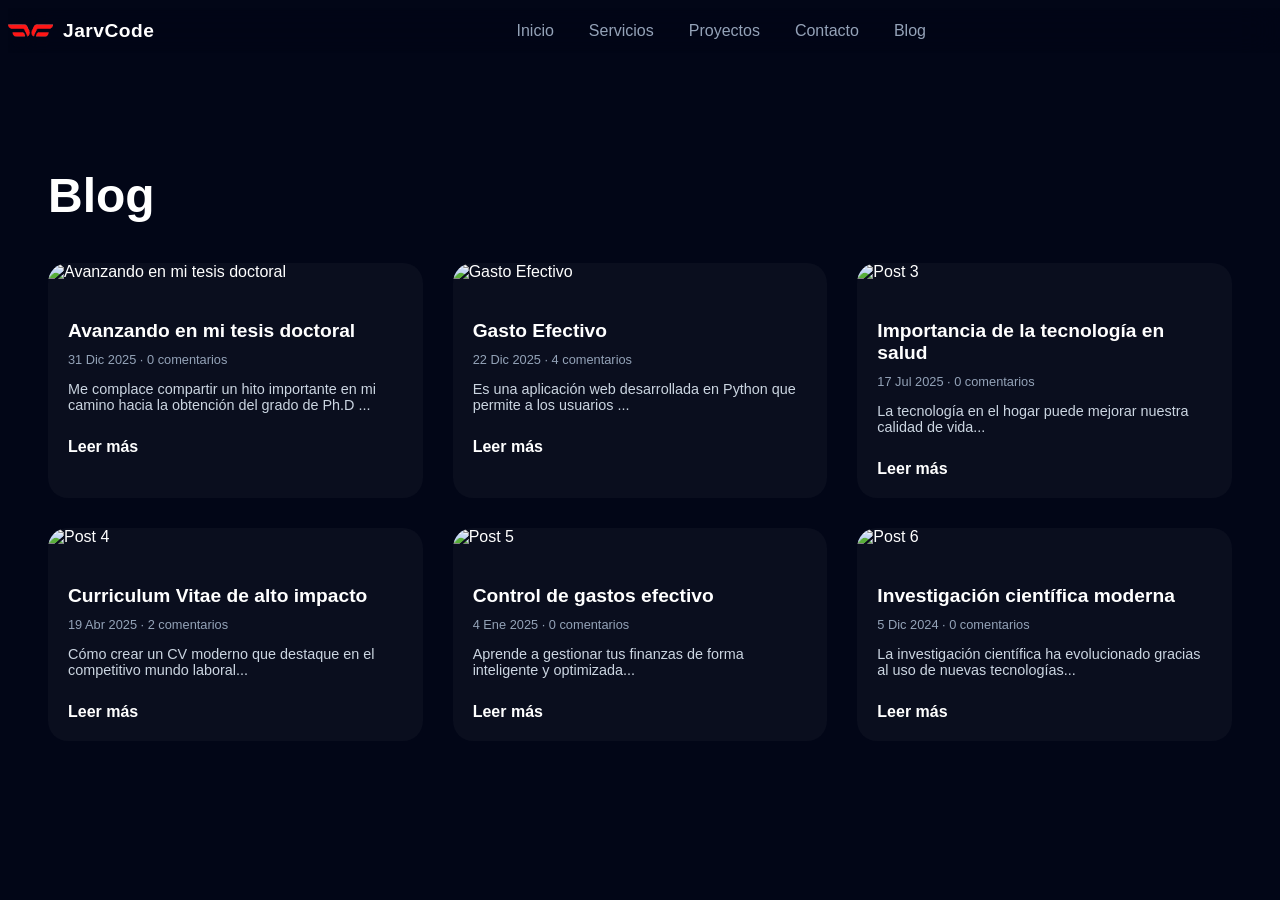
==== blog.html @ d1ef59f8 "logo" ====
<!DOCTYPE html>
<html lang="es">
<head>
  <link rel="stylesheet" href="https://cdnjs.cloudflare.com/ajax/libs/font-awesome/6.5.0/css/all.min.css">
    <meta charset="UTF-8">
  <title>JarvCode | Blog</title>

  <!-- CSS -->
  <link rel="stylesheet" href="styles.css">
  <link rel="icon" href="assets/img/logo.png" type="image/png">
  <!-- FUENTE PARA TITULOS BONITOS -->
  <link href="https://fonts.googleapis.com/css2?family=Playfair+Display&display=swap" rel="stylesheet">

  <style>
  .blog {
    padding: 120px 40px;
    max-width: 1200px;
    margin: auto;
  }

  .blog h1 {
    font-size: 3rem;
    margin-bottom: 40px;
    color: white;
  }

  .blog-grid {
    display: grid;
    grid-template-columns: repeat(auto-fit, minmax(280px, 1fr));
    gap: 30px;
  }

  /* CARDS IGUALES A TU DISEÑO */
  .post {
    background: rgba(255,255,255,0.03);
    border-radius: 20px;
    overflow: hidden;
    transition: 0.4s;
    position: relative;
  }

  .post:hover {
    transform: translateY(-8px);
    box-shadow: 0 0 25px rgba(255, 0, 0, 0.2);
  }

  .post img {
    width: 100%;
    height: 200px;
    object-fit: cover;
  }

  .post-content {
    padding: 20px;
  }

  .post h3 {
    font-size: 1.2rem;
    margin-bottom: 10px;
    color: white;
  }

  .meta {
    font-size: 0.8rem;
    color: #94a3b8;
    margin-bottom: 10px;
  }

  .post p {
    font-size: 0.9rem;
    color: #cbd5e1;
  }

  .read-more {
    display: inline-block;
    margin-top: 10px;
    font-weight: 600;
    text-decoration: none;
    color: white;
    position: relative;
  }

  /* EFECTO LINEA ROJA IGUAL A TU NAV */
  .read-more::after {
    content: "";
    position: absolute;
    left: 0;
    bottom: -5px;
    width: 0%;
    height: 2px;
    background: #ff1c1c;
    transition: 0.3s;
  }

  .read-more:hover::after {
    width: 100%;
  }
</style>

</head>

<body>

<!-- HEADER IGUAL -->
<header id="header">
  <div class="container nav">
    <div class="logo-container">
      <img src="assets/img/logo.png" alt="Logo" class="logo-img">
      <span class="logo-text">JarvCode</span>
    </div>

    <nav id="menu">
      <a href="index.html">Inicio</a>
      <a href="index.html">Servicios</a>
      <a href="index.html">Proyectos</a>
      <a href="index.html">Contacto</a>
      <a href="blog.html" class="active">Blog</a>
    </nav>
  </div>
</header>

<!-- BLOG -->
<section class="blog">
  <h1>Blog</h1>

  <div class="blog-grid">

    <!-- CARD 1 -->
    <div class="post">
      <img src="https://picsum.photos/400/300?1" alt="Avanzando en mi tesis doctoral">
      <div class="post-content">
        <h3>Avanzando en mi tesis doctoral</h3>
        <div class="meta">31 Dic 2025 · 0 comentarios</div>
        <p>Me complace compartir un hito importante en mi camino hacia la obtención del grado de Ph.D ...</p>
        <a href="blog-posts/avanzando-en-mi-tesis-doctoral.html" class="read-more">Leer más</a>
      </div>
    </div>

    <!-- CARD 2 -->
    <div class="post">
      <img src="https://picsum.photos/400/300?2" alt="Gasto Efectivo">
      <div class="post-content">
        <h3>Gasto Efectivo</h3>
        <div class="meta">22 Dic 2025 · 4 comentarios</div>
        <p>Es una aplicación web desarrollada en Python que permite a los usuarios ...</p>
        <a href="blog-posts/gasto-efectivo.html" class="read-more">Leer más</a>
      </div>
    </div>

    <!-- CARD 3 -->
    <div class="post">
      <img src="https://picsum.photos/400/300?3" alt="Post 3">
      <div class="post-content">
        <h3>Importancia de la tecnología en salud</h3>
        <div class="meta">17 Jul 2025 · 0 comentarios</div>
        <p>La tecnología en el hogar puede mejorar nuestra calidad de vida...</p>
        <a href="blog-posts/post3.html" class="read-more">Leer más</a>
      </div>
    </div>

    <!-- CARD 4 -->
    <div class="post">
      <img src="https://picsum.photos/400/300?4" alt="Post 4">
      <div class="post-content">
        <h3>Curriculum Vitae de alto impacto</h3>
        <div class="meta">19 Abr 2025 · 2 comentarios</div>
        <p>Cómo crear un CV moderno que destaque en el competitivo mundo laboral...</p>
        <a href="blog-posts/post4.html" class="read-more">Leer más</a>
      </div>
    </div>

    <!-- CARD 5 -->
    <div class="post">
      <img src="https://picsum.photos/400/300?5" alt="Post 5">
      <div class="post-content">
        <h3>Control de gastos efectivo</h3>
        <div class="meta">4 Ene 2025 · 0 comentarios</div>
        <p>Aprende a gestionar tus finanzas de forma inteligente y optimizada...</p>
        <a href="blog-posts/post5.html" class="read-more">Leer más</a>
      </div>
    </div>

    <!-- CARD 6 -->
    <div class="post">
      <img src="https://picsum.photos/400/300?6" alt="Post 6">
      <div class="post-content">
        <h3>Investigación científica moderna</h3>
        <div class="meta">5 Dic 2024 · 0 comentarios</div>
        <p>La investigación científica ha evolucionado gracias al uso de nuevas tecnologías...</p>
        <a href="blog-posts/post6.html" class="read-more">Leer más</a>
      </div>
    </div>

  </div>
</section>

</body>
</html>
---- styles.css ----
html {
  scroll-behavior: smooth;
  scroll-padding-top: 80px;
}

body {
  font-family: 'Inter', sans-serif;
  background: #020617;
  color: white;
  overflow-x: hidden;
}

/* Ocultar hamburguesa en desktop */
#hamburger {
  display: none;
}

/* NAVBAR PREMIUM */
header {
  position: fixed;
  width: 100%;
  backdrop-filter: blur(20px);
  background: rgba(2,6,23,0.6);
  transition: 0.3s;
  z-index: 1000; /* ✅ AGREGA ESTO */
}

header.scrolled {
  background: rgba(2,6,23,0.95);
}

nav {
  display: flex;
  gap: 35px;
}

/* LINKS */
nav a {
  position: relative;
  text-decoration: none;
  color: #94a3b8; /* gris elegante */
  font-weight: 500;
  padding: 5px 0;
  transition: 0.3s;
}

/* HOVER (EFECTO MODERNO) */
nav a:hover {
  color: white;
}

/* LINEA ANIMADA (TIPO UNIVERSIDAD) */
nav a::after {
  content: "";
  position: absolute;
  left: 0;
  bottom: -5px;
  width: 0%;
  height: 2px;
  background: #ff1c1c; /* color de tu marca */
  transition: 0.3s;
}

nav a:hover::after {
  width: 100%;
}

nav {
  justify-content: center;
  flex: 1;
}

.nav {
  display: flex;
  align-items: center;
  justify-content: space-between;
}


/* HERO */
.hero {
  height: 100vh;
  display: flex;
  align-items: center;
  justify-content: center;
  position: relative;
}

.glow {
  position: absolute;
  width: 600px;
  height: 600px;
  background: radial-gradient(circle, #6366f1, transparent);
  filter: blur(120px);
  animation: float 8s infinite alternate;
}

@keyframes float {
  from {transform: translateY(-50px);}
  to {transform: translateY(50px);}
}

.hero-content {
  text-align: center;
  z-index: 2;
}

.hero h1 {
  font-size: 3.5rem;
  font-weight: 700;
}

.hero span {
  background: linear-gradient(90deg, #6366f1, #06b6d4);

  -webkit-background-clip: text; /* Chrome, Safari */
  background-clip: text;         /* estándar */

  color: transparent;
}


/* BOTONES */
.btn {
  padding: 14px 28px;
  border-radius: 30px;
  margin: 10px;
  text-decoration: none;
  transition: 0.3s;
}

.primary {
  background: linear-gradient(135deg,#6366f1,#06b6d4);
}

.primary:hover {
  transform: scale(1.05);
  box-shadow: 0 0 25px #6366f1;
}

.ghost {
  border: 1px solid #6366f1;
}

/* GRID */
.grid {
  display: grid;
  gap: 30px;
  padding: 40px;
  grid-template-columns: repeat(auto-fit,minmax(250px,1fr));
}

/* CARDS CON EFECTO */
.card {
  padding: 30px;
  border-radius: 20px;
  background: rgba(255,255,255,0.03);
  transition: 0.4s;
  position: relative;
}

.card::before {
  content: "";
  position: absolute;
  inset: 0;
  border-radius: 20px;
  background: radial-gradient(circle at var(--x,50%) var(--y,50%), rgba(99,102,241,0.3), transparent);
  opacity: 0;
  transition: 0.3s;
}

.card:hover::before {
  opacity: 1;
}

/* CTA */
.cta {
  text-align: center;
  padding: 100px 20px;
  background: linear-gradient(135deg,#6366f1,#06b6d4);
}

/* WHATSAPP */
.whatsapp {
  position: fixed;
  bottom: 20px;
  right: 20px;
  background: #25d366;
  padding: 15px;
  border-radius: 50%;
}
.logo-container {
  display: flex;
  align-items: center;
  gap: 10px;
  font-weight: 600;
}

/* LOGO IMG */
.logo-img {
  width: 45px;
  height: auto;
  transition: 0.4s;
}

/* EFECTO HOVER PRO */
.logo-container:hover .logo-img {
  transform: scale(1.1) rotate(-3deg);
  filter: drop-shadow(0 0 10px rgba(255, 0, 0, 0.6));
}

.logo-text {
  font-size: 1.2rem;
  letter-spacing: 0.5px;
}

/* FLOTANTE */
.project::before {
  content: "Ver proyecto →";
  position: absolute;
  top: 15px;
  right: 15px;

  background: rgba(0, 0, 0, 0.6);
  color: white;

  padding: 6px 12px;
  border-radius: 12px;
  font-size: 0.8rem;

  opacity: 0;
  transform: translateY(-5px);
  transition: 0.3s;
}

/* APARECE AL HOVER */
.project:hover::before {
  opacity: 1;
  transform: translateY(0);
}

.project {
  display: block;
  text-decoration: none;
  overflow: hidden;
  position: relative;
  border-radius: 20px;
  transition: 0.4s;
}

/* IMAGEN */
.project img {
  width: 100%;
  height: 230px;
  object-fit: cover;
  transition: 0.5s;
}

/* CONTENIDO */
.card-content {
  padding: 20px;
}

/* HOVER PRO */
.project:hover img {
  transform: scale(1.1);
}

/* OVERLAY */
.project::after {
  content: "";
  position: absolute;
  inset: 0;
  background: linear-gradient(transparent, rgba(0,0,0,0.8));
  opacity: 0.8;
}

/* TEXTO SOBRE IMAGEN */
.project h3 {
  position: absolute;
  bottom: 60px;
  left: 20px;
  color: white;
  z-index: 2;
}

.project p {
  position: absolute;
  bottom: 30px;
  left: 20px;
  color: #cbd5e1;
  font-size: 0.9rem;
  z-index: 2;
}

/* EFECTO GLOW */
.project:hover {
  transform: translateY(-10px);
  box-shadow: 0 0 30px rgba(255, 0, 0, 0.3);
}

.project {
  position: relative; /* IMPORTANTE */
}

.contact-links {
  display: flex;
  gap: 15px;
  flex-wrap: wrap;
  margin-top: 20px;
}

.contact-links a {
  padding: 10px 15px;
  border-radius: 10px;
  background: rgba(255,255,255,0.05);
  color: #cbd5e1;
  text-decoration: none;
  transition: 0.3s;
}

.contact-links a:hover {
  background: rgba(255,255,255,0.1);
  color: white;
}
.contact-links a {
  display: flex;
  align-items: center;
  gap: 10px;

  padding: 12px 18px;
  border-radius: 12px;

  background: rgba(255,255,255,0.05);
  color: #cbd5e1;
  text-decoration: none;

  transition: 0.3s;
}

/* ICONOS */
.contact-links i {
  font-size: 1.1rem;
}

/* HOVER PRO */
.contact-links a:hover {
  color: white;
  transform: translateY(-3px);

  box-shadow: 0 0 15px rgba(255, 0, 0, 0.3);
}
.contact-links a:hover .fa-instagram {
  color: #e1306c;
}

.contact-links a:hover .fa-tiktok {
  color: #25f4ee;
}

.contact-links a:hover .fa-linkedin {
  color: #0077b5;
}

.contact-links a:hover .fa-envelope {
  color: #ff1c1c;
}
.whatsapp {
  position: fixed;
  bottom: 20px;
  right: 20px;
  font-size: 20px;
  width: 30px;
  height: 30px;

  display: flex;
  align-items: center;
  justify-content: center;

  background: #25d366;
  border-radius: 50%;

  font-size: 28px;
  color: white;

  box-shadow: 0 5px 20px rgba(0,0,0,0.3);

  transition: 0.3s;
  z-index: 999;
}

.whatsapp:hover {
  transform: scale(1.1);

  box-shadow: 
    0 0 15px #25d366,
    0 0 30px #25d366;
}
/* =========================
   MENU RESPONSIVE MOVIL
========================= */
@media (max-width: 768px) {

  /* Ocultar menú por defecto */
  nav {
    position: absolute;
    top: 80px;
    right: 0;
    background: rgba(2,6,23,0.95);
    flex-direction: column;
    width: 200px;
    padding: 20px;
    display: none;
  }

  /* Mostrar menú cuando está activo */
  nav.active {
    display: flex;
  }

  /* Mostrar botón hamburguesa */
  #hamburger {
    display: block;
    font-size: 28px;
    background: none;
    border: none;
    color: white;
    cursor: pointer;
  }
}
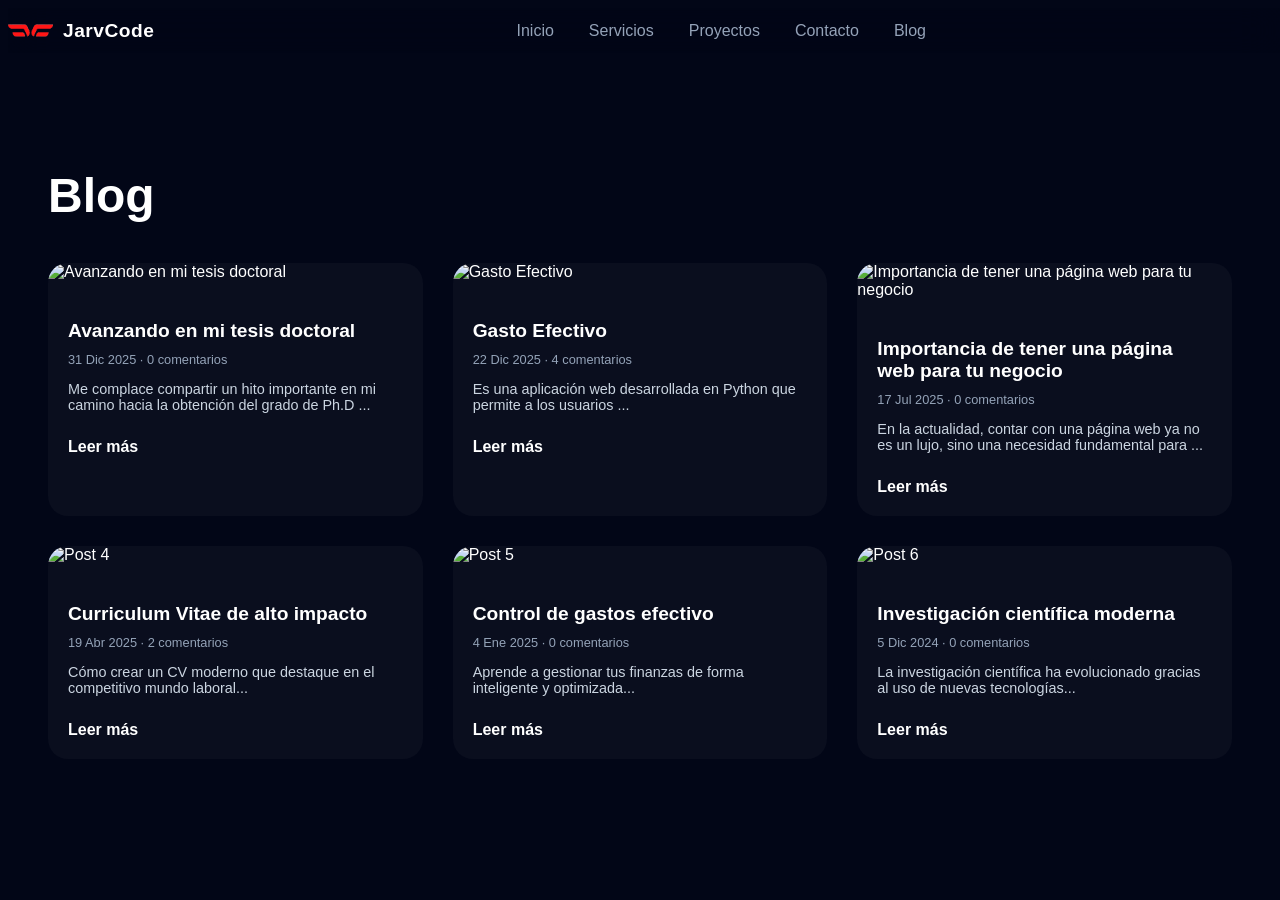
==== commit 1cb98b6d: "post3" ====
--- a/blog.html
+++ b/blog.html
@@ -149,12 +149,12 @@
 
     <!-- CARD 3 -->
     <div class="post">
-      <img src="https://picsum.photos/400/300?3" alt="Post 3">
+      <img src="https://picsum.photos/400/300?3" alt="Importancia de tener una página web para tu negocio">
       <div class="post-content">
-        <h3>Importancia de la tecnología en salud</h3>
+        <h3>Importancia de tener una página web para tu negocio</h3>
         <div class="meta">17 Jul 2025 · 0 comentarios</div>
-        <p>La tecnología en el hogar puede mejorar nuestra calidad de vida...</p>
-        <a href="blog-posts/post3.html" class="read-more">Leer más</a>
+        <p>En la actualidad, contar con una página web ya no es un lujo, sino una necesidad fundamental para ...</p>
+        <a href="blog-posts/importancia-de-tener-una-página-web-para-tu-negocio.html" class="read-more">Leer más</a>
       </div>
     </div>
 
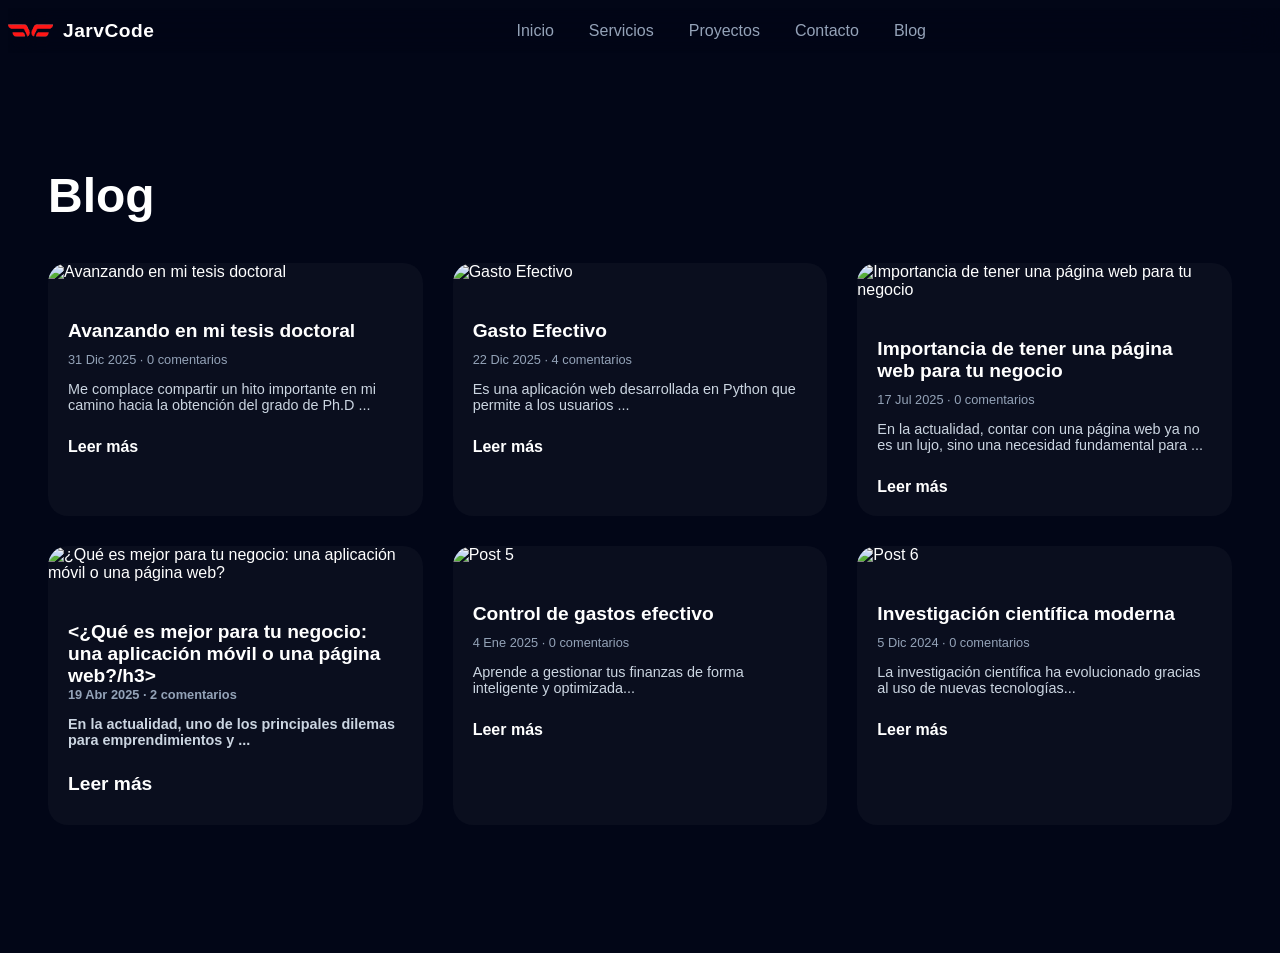
==== commit 10d21dce: "post4" ====
--- a/blog.html
+++ b/blog.html
@@ -160,12 +160,12 @@
 
     <!-- CARD 4 -->
     <div class="post">
-      <img src="https://picsum.photos/400/300?4" alt="Post 4">
+      <img src="https://picsum.photos/400/300?4" alt="¿Qué es mejor para tu negocio: una aplicación móvil o una página web?">
       <div class="post-content">
-        <h3>Curriculum Vitae de alto impacto</h3>
+        <h3><¿Qué es mejor para tu negocio: una aplicación móvil o una página web?/h3>
         <div class="meta">19 Abr 2025 · 2 comentarios</div>
-        <p>Cómo crear un CV moderno que destaque en el competitivo mundo laboral...</p>
-        <a href="blog-posts/post4.html" class="read-more">Leer más</a>
+        <p>En la actualidad, uno de los principales dilemas para emprendimientos y ...</p>
+        <a href="blog-posts/importancia-de-tener-una-página-web-para-tu-negocio.html" class="read-more">Leer más</a>
       </div>
     </div>
 
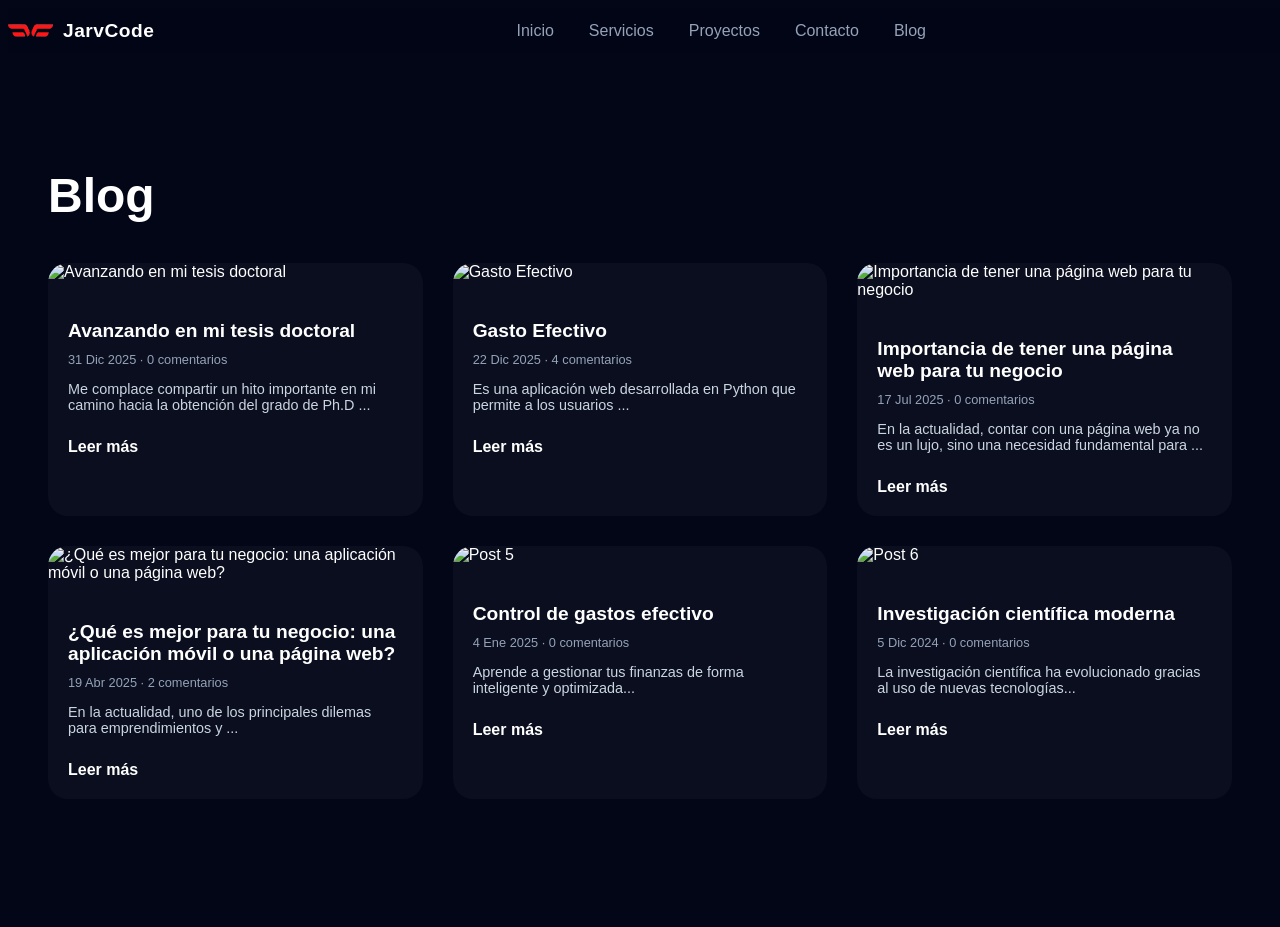
==== commit 9e778fd9: "post4" ====
--- a/blog.html
+++ b/blog.html
@@ -162,7 +162,7 @@
     <div class="post">
       <img src="https://picsum.photos/400/300?4" alt="¿Qué es mejor para tu negocio: una aplicación móvil o una página web?">
       <div class="post-content">
-        <h3><¿Qué es mejor para tu negocio: una aplicación móvil o una página web?/h3>
+        <h3>¿Qué es mejor para tu negocio: una aplicación móvil o una página web?</h3>
         <div class="meta">19 Abr 2025 · 2 comentarios</div>
         <p>En la actualidad, uno de los principales dilemas para emprendimientos y ...</p>
         <a href="blog-posts/importancia-de-tener-una-página-web-para-tu-negocio.html" class="read-more">Leer más</a>
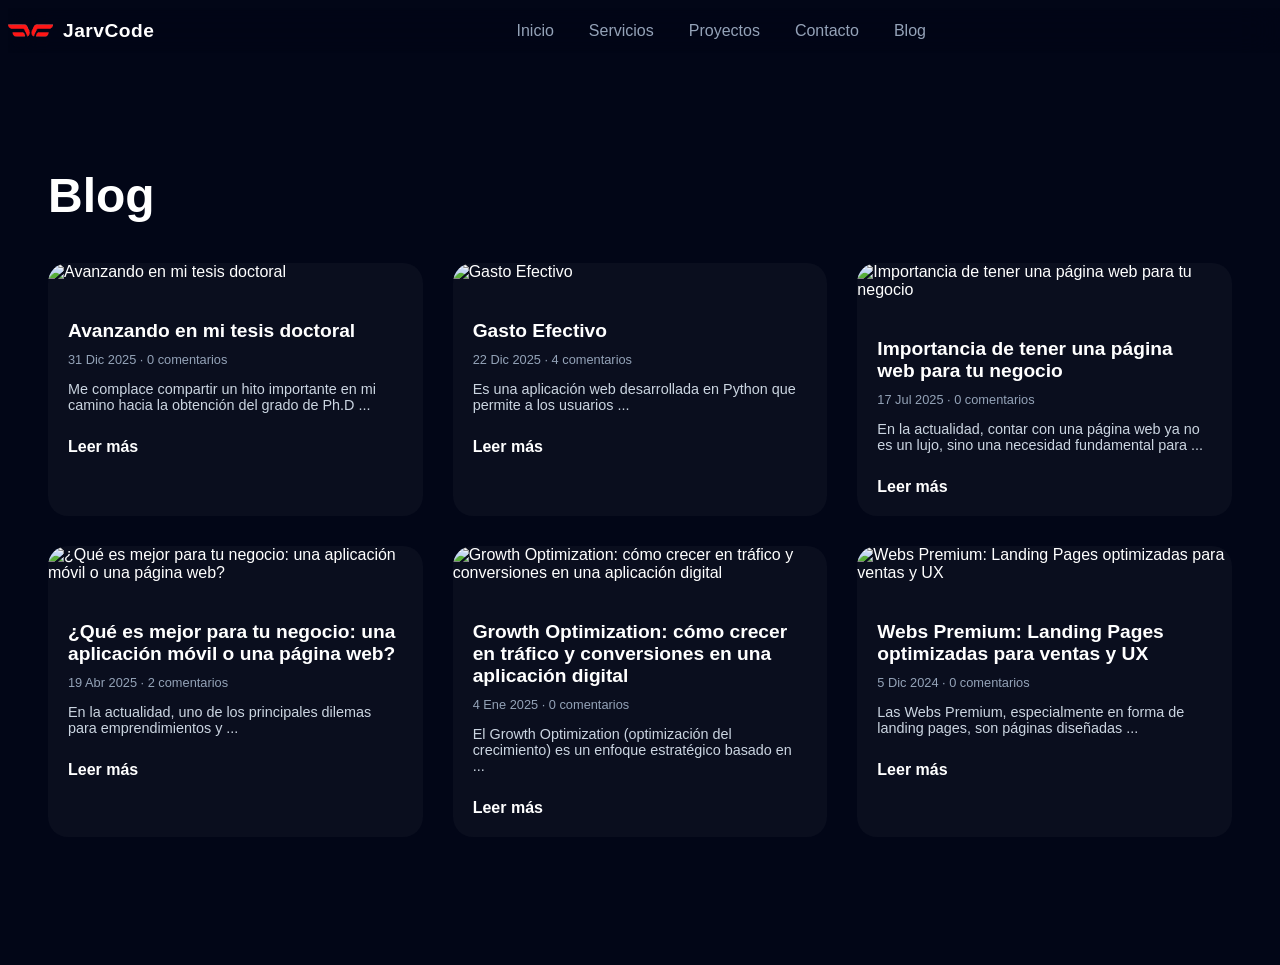
==== commit 443b51f2: "post5" ====
--- a/blog.html
+++ b/blog.html
@@ -165,29 +165,29 @@
         <h3>¿Qué es mejor para tu negocio: una aplicación móvil o una página web?</h3>
         <div class="meta">19 Abr 2025 · 2 comentarios</div>
         <p>En la actualidad, uno de los principales dilemas para emprendimientos y ...</p>
-        <a href="blog-posts/importancia-de-tener-una-página-web-para-tu-negocio.html" class="read-more">Leer más</a>
+        <a href="blog-posts/que-es-mejor-para-tu-negocio.html" class="read-more">Leer más</a>
       </div>
     </div>
 
     <!-- CARD 5 -->
     <div class="post">
-      <img src="https://picsum.photos/400/300?5" alt="Post 5">
+      <img src="https://picsum.photos/400/300?5" alt="Growth Optimization: cómo crecer en tráfico y conversiones en una aplicación digital">
       <div class="post-content">
-        <h3>Control de gastos efectivo</h3>
+        <h3>Growth Optimization: cómo crecer en tráfico y conversiones en una aplicación digital</h3>
         <div class="meta">4 Ene 2025 · 0 comentarios</div>
-        <p>Aprende a gestionar tus finanzas de forma inteligente y optimizada...</p>
-        <a href="blog-posts/post5.html" class="read-more">Leer más</a>
+        <p>El Growth Optimization (optimización del crecimiento) es un enfoque estratégico basado en ...</p>
+        <a href="blog-posts/growth-optimization.html" class="read-more">Leer más</a>
       </div>
     </div>
 
     <!-- CARD 6 -->
     <div class="post">
-      <img src="https://picsum.photos/400/300?6" alt="Post 6">
+      <img src="https://picsum.photos/400/300?6" alt="Webs Premium: Landing Pages optimizadas para ventas y UX">
       <div class="post-content">
-        <h3>Investigación científica moderna</h3>
+        <h3>Webs Premium: Landing Pages optimizadas para ventas y UX</h3>
         <div class="meta">5 Dic 2024 · 0 comentarios</div>
-        <p>La investigación científica ha evolucionado gracias al uso de nuevas tecnologías...</p>
-        <a href="blog-posts/post6.html" class="read-more">Leer más</a>
+        <p>Las Webs Premium, especialmente en forma de landing pages, son páginas diseñadas ...</p>
+        <a href="blog-posts/landing-pages-webs-premium-y-ux.html" class="read-more">Leer más</a>
       </div>
     </div>
 
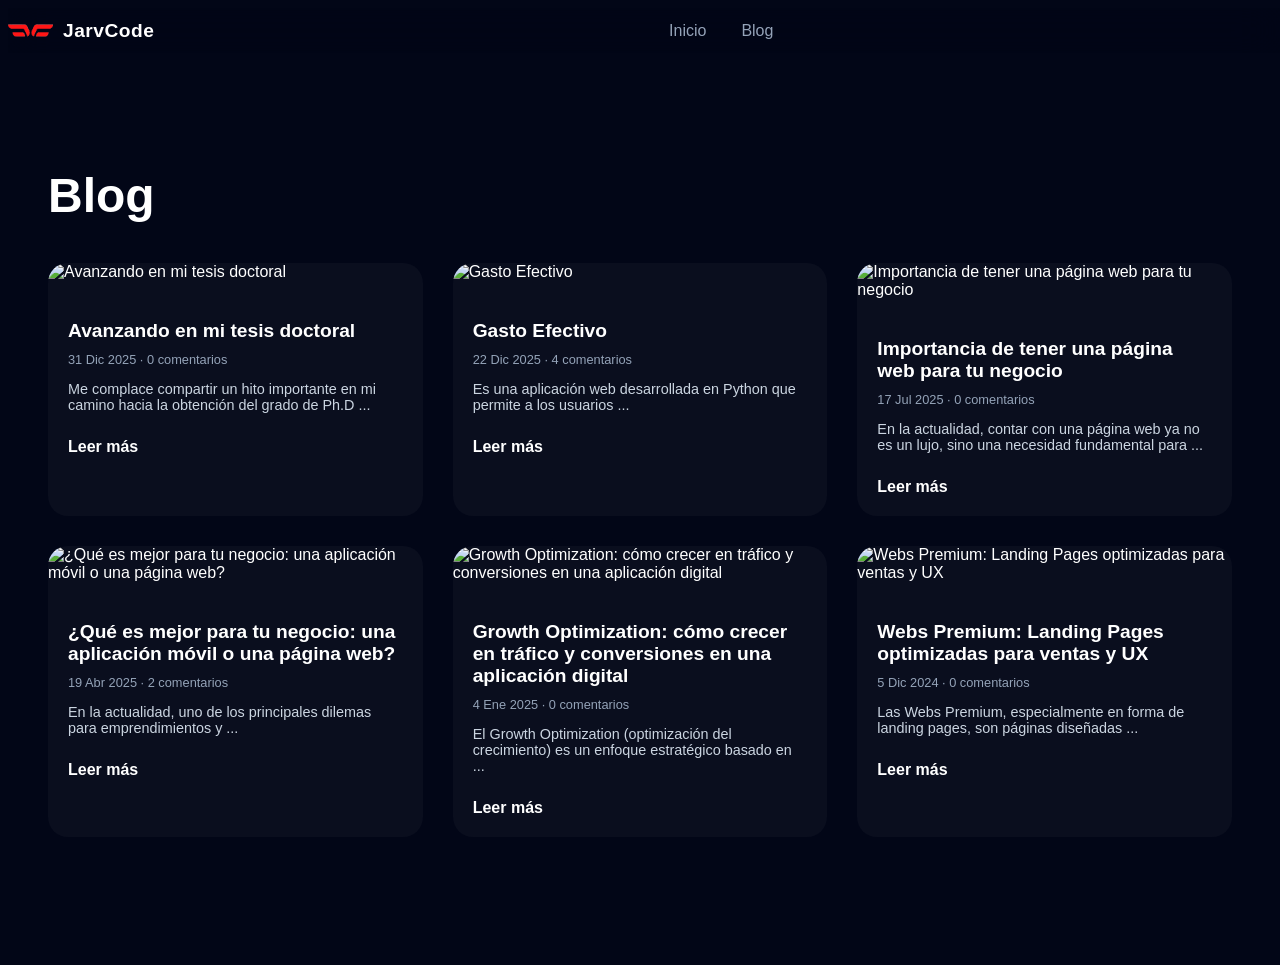
==== commit 5b4b2a98: "sobre mi" ====
--- a/blog.html
+++ b/blog.html
@@ -111,9 +111,6 @@
 
     <nav id="menu">
       <a href="index.html">Inicio</a>
-      <a href="index.html">Servicios</a>
-      <a href="index.html">Proyectos</a>
-      <a href="index.html">Contacto</a>
       <a href="blog.html" class="active">Blog</a>
     </nav>
   </div>
@@ -165,7 +162,7 @@
         <h3>¿Qué es mejor para tu negocio: una aplicación móvil o una página web?</h3>
         <div class="meta">19 Abr 2025 · 2 comentarios</div>
         <p>En la actualidad, uno de los principales dilemas para emprendimientos y ...</p>
-        <a href="blog-posts/que-es-mejor-para-tu-negocio.html" class="read-more">Leer más</a>
+        <a href="blog-posts/es-mejor-para-tu-negocio-una-app-o-una-web.html" class="read-more">Leer más</a>
       </div>
     </div>
 
--- a/styles.css
+++ b/styles.css
@@ -427,4 +427,54 @@
     color: white;
     cursor: pointer;
   }
-}+}
+.about {
+  display: grid;
+  grid-template-columns: 1.2fr 1fr;
+  gap: 40px;
+  align-items: center;
+}
+
+.about-text p {
+  margin-bottom: 16px;
+  line-height: 1.6;
+  opacity: 0.9;
+}
+
+.about-image {
+  display: flex;
+  justify-content: center;
+}
+
+.about-image img {
+  width: 220px;
+  height: 220px;
+  object-fit: cover;
+  border-radius: 50%; /* efecto foto circular */
+  border: 3px solid rgba(255,255,255,0.1);
+}
+
+/* Responsive */
+@media (max-width: 768px) {
+  .about {
+    grid-template-columns: 1fr;
+    text-align: center;
+  }
+
+  .about-image {
+    order: -1;
+  }
+}
+.about-tags {
+  margin-top: 20px;
+  display: flex;
+  flex-wrap: wrap;
+  gap: 10px;
+}
+
+.about-tags span {
+  background: rgba(255,255,255,0.08);
+  padding: 8px 14px;
+  border-radius: 999px;
+  font-size: 14px;
+}
